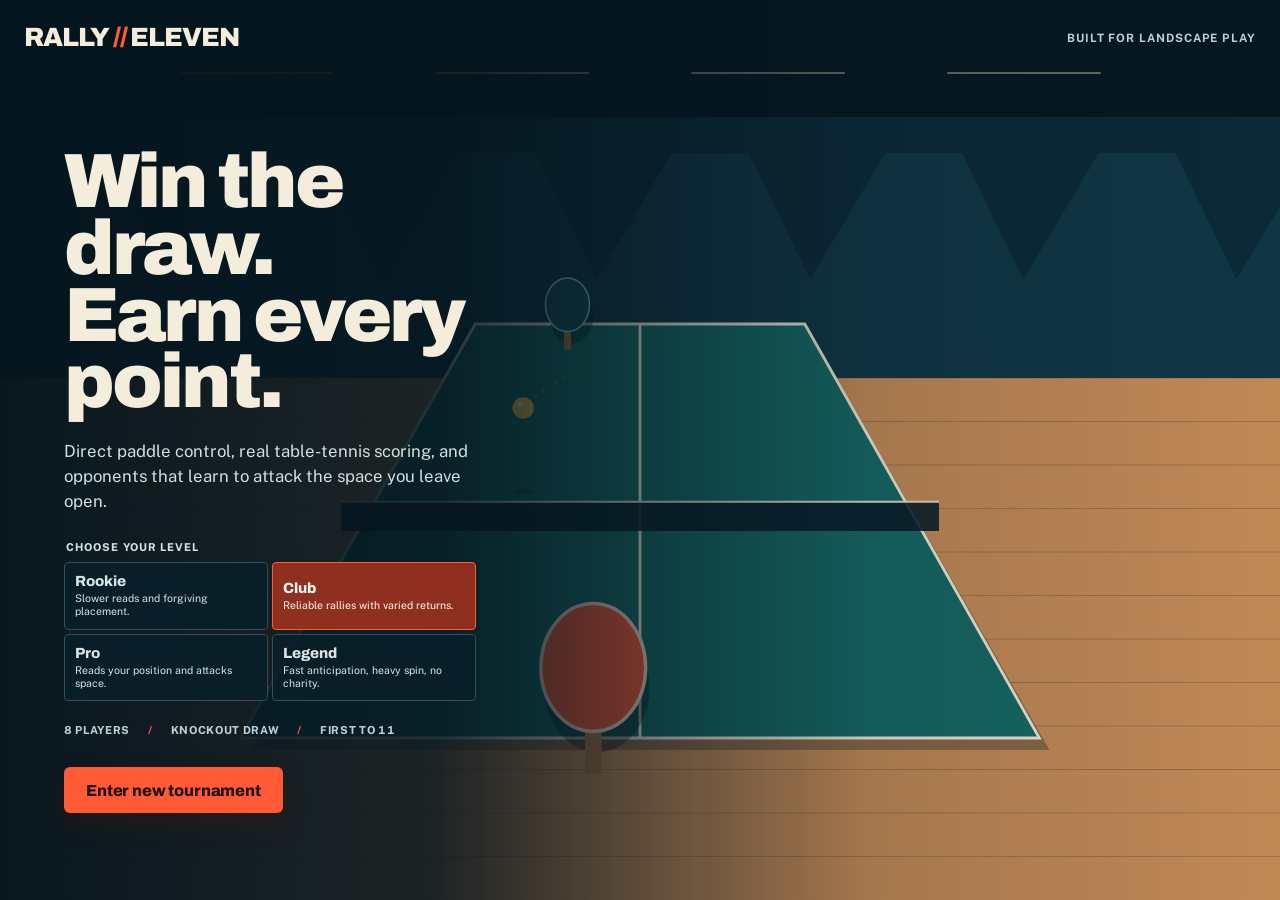
==== static/tabletennis/index.html @ 94254ed8 "table tennis" ====
<!doctype html>
<html lang="en">
  <head>
    <meta charset="UTF-8" />
    <meta name="viewport" content="width=device-width, initial-scale=1, viewport-fit=cover, user-scalable=no" />
    <meta name="theme-color" content="#071b27" />
    <meta name="description" content="Rally Eleven — a touch-first table tennis tournament." />
    <title>Rally Eleven</title>
    <link rel="stylesheet" href="./assets/fonts.css" />
    <link rel="stylesheet" href="./src/styles.css" />
  </head>
  <body>
    <main id="app"></main>
    <script defer src="./src/game/config.js"></script>
    <script defer src="./src/game/scoring.js"></script>
    <script defer src="./src/game/Tournament.js"></script>
    <script defer src="./src/game/CourtGeometry.js"></script>
    <script defer src="./src/game/MatchEngine.js"></script>
    <script defer src="./src/game/CourtRenderer.js"></script>
    <script defer src="./src/game/AudioEngine.js"></script>
    <script defer src="./src/game/MatchGame.js"></script>
    <script defer src="./src/storage.js"></script>
    <script defer src="./src/main.js"></script>
  </body>
</html>
---- static/tabletennis/assets/fonts.css ----
@font-face{font-family:Archivo Variable;font-style:normal;font-display:swap;font-weight:100 900;src:url(./fonts/archivo-vietnamese-wght-normal-XAtsl5Q_.woff2)format("woff2-variations");unicode-range:U+102-103,U+110-111,U+128-129,U+168-169,U+1A0-1A1,U+1AF-1B0,U+300-301,U+303-304,U+308-309,U+323,U+329,U+1EA0-1EF9,U+20AB}
@font-face{font-family:Archivo Variable;font-style:normal;font-display:swap;font-weight:100 900;src:url(./fonts/archivo-latin-ext-wght-normal-C4zznr8T.woff2)format("woff2-variations");unicode-range:U+100-2BA,U+2BD-2C5,U+2C7-2CC,U+2CE-2D7,U+2DD-2FF,U+304,U+308,U+329,U+1D00-1DBF,U+1E00-1E9F,U+1EF2-1EFF,U+2020,U+20A0-20AB,U+20AD-20C0,U+2113,U+2C60-2C7F,U+A720-A7FF}
@font-face{font-family:Archivo Variable;font-style:normal;font-display:swap;font-weight:100 900;src:url(./fonts/archivo-latin-wght-normal-E0tuGl4L.woff2)format("woff2-variations");unicode-range:U+??,U+131,U+152-153,U+2BB-2BC,U+2C6,U+2DA,U+2DC,U+304,U+308,U+329,U+2000-206F,U+20AC,U+2122,U+2191,U+2193,U+2212,U+2215,U+FEFF,U+FFFD}
@font-face{font-family:Public Sans Variable;font-style:normal;font-display:swap;font-weight:100 900;src:url(./fonts/public-sans-vietnamese-wght-normal-CtlIRbEm.woff2)format("woff2-variations");unicode-range:U+102-103,U+110-111,U+128-129,U+168-169,U+1A0-1A1,U+1AF-1B0,U+300-301,U+303-304,U+308-309,U+323,U+329,U+1EA0-1EF9,U+20AB}
@font-face{font-family:Public Sans Variable;font-style:normal;font-display:swap;font-weight:100 900;src:url(./fonts/public-sans-latin-ext-wght-normal-MQgHevqp.woff2)format("woff2-variations");unicode-range:U+100-2BA,U+2BD-2C5,U+2C7-2CC,U+2CE-2D7,U+2DD-2FF,U+304,U+308,U+329,U+1D00-1DBF,U+1E00-1E9F,U+1EF2-1EFF,U+2020,U+20A0-20AB,U+20AD-20C0,U+2113,U+2C60-2C7F,U+A720-A7FF}
@font-face{font-family:Public Sans Variable;font-style:normal;font-display:swap;font-weight:100 900;src:url(./fonts/public-sans-latin-wght-normal-DdeTHZLK.woff2)format("woff2-variations");unicode-range:U+??,U+131,U+152-153,U+2BB-2BC,U+2C6,U+2DA,U+2DC,U+304,U+308,U+329,U+2000-206F,U+20AC,U+2122,U+2191,U+2193,U+2212,U+2215,U+FEFF,U+FFFD}
---- static/tabletennis/src/styles.css ----
:root {
  font-family: "Public Sans Variable", "Helvetica Neue", sans-serif;
  color: #f5eddb;
  background: #071b27;
  font-synthesis: none;
  text-rendering: optimizeLegibility;
  --navy: #071b27;
  --navy-raised: #0d2b38;
  --table: #176a66;
  --court: #c98d58;
  --bone: #f5eddb;
  --orange: #ff5a36;
  --yellow: #ffcb54;
  --ink: #09202b;
  --muted-light: #bdd0d2;
  --shadow-high: 0 18px 44px rgba(2, 13, 18, 0.34);
  color-scheme: dark;
}

* {
  box-sizing: border-box;
}

[hidden] {
  display: none !important;
}

html,
body,
#app {
  width: 100%;
  min-width: 320px;
  height: 100%;
  min-height: 100%;
  margin: 0;
}

body {
  overflow: hidden;
  overscroll-behavior: none;
  background: var(--navy);
}

button,
input {
  font: inherit;
}

button,
a {
  -webkit-tap-highlight-color: transparent;
}

button {
  border: 0;
}

button:focus-visible,
a:focus-visible,
canvas:focus-visible {
  outline: 3px solid var(--yellow);
  outline-offset: 3px;
}

::selection {
  color: var(--ink);
  background: var(--yellow);
}

.home-screen,
.bracket-screen,
.result-screen,
.match-shell {
  position: relative;
  width: 100%;
  height: 100svh;
  min-height: 320px;
  overflow: hidden;
}

.ambient-court,
.court-canvas {
  position: absolute;
  inset: 0;
  width: 100%;
  height: 100%;
  touch-action: none;
}

.home-screen::after {
  position: absolute;
  inset: 0;
  z-index: 1;
  background: linear-gradient(90deg, rgba(5, 21, 30, 0.98) 0%, rgba(5, 21, 30, 0.88) 34%, rgba(5, 21, 30, 0.18) 68%, rgba(5, 21, 30, 0.04) 100%);
  content: "";
  pointer-events: none;
}

.home-header,
.bracket-header {
  position: relative;
  z-index: 2;
  display: flex;
  align-items: center;
  justify-content: space-between;
  min-height: 72px;
  padding: max(18px, env(safe-area-inset-top)) max(24px, env(safe-area-inset-right)) 14px max(24px, env(safe-area-inset-left));
}

.brand-lockup {
  display: inline-flex;
  gap: 0.12em;
  align-items: baseline;
  color: var(--bone);
  font-family: "Archivo Variable", sans-serif;
  font-size: clamp(1.05rem, 2.2vw, 1.65rem);
  font-stretch: condensed;
  font-weight: 850;
  letter-spacing: -0.035em;
  line-height: 1;
  text-decoration: none;
}

.brand-lockup i {
  color: var(--orange);
  font-style: normal;
  font-weight: 900;
}

.brand-lockup--small {
  font-size: 1rem;
}

.orientation-note {
  color: var(--muted-light);
  font-size: 0.72rem;
  font-weight: 700;
  letter-spacing: 0.08em;
  text-transform: uppercase;
}

.home-panel {
  position: relative;
  z-index: 2;
  display: flex;
  flex-direction: column;
  justify-content: center;
  width: min(540px, 50vw);
  height: calc(100% - 72px);
  padding: 2vh max(28px, 5vw) max(28px, env(safe-area-inset-bottom));
}

h1,
h2,
p {
  margin: 0;
}

.home-panel h1,
.bracket-title h1,
.result-copy h1 {
  max-width: 10ch;
  font-family: "Archivo Variable", sans-serif;
  font-size: clamp(2.55rem, 6vw, 5.75rem);
  font-stretch: condensed;
  font-weight: 880;
  letter-spacing: -0.04em;
  line-height: 0.87;
  text-wrap: balance;
}

.home-intro {
  max-width: 48ch;
  margin-top: clamp(14px, 2.5vh, 24px);
  color: #d1dfe0;
  font-size: clamp(0.84rem, 1.4vw, 1.05rem);
  line-height: 1.5;
}

.difficulty-fieldset {
  min-width: 0;
  margin: clamp(18px, 3vh, 30px) 0 0;
  padding: 0;
  border: 0;
}

.difficulty-fieldset legend {
  margin-bottom: 9px;
  color: #d1dfe0;
  font-size: 0.68rem;
  font-weight: 760;
  letter-spacing: 0.1em;
  text-transform: uppercase;
}

.difficulty-list {
  display: grid;
  grid-template-columns: repeat(4, minmax(0, 1fr));
  gap: 4px;
}

.difficulty-option {
  min-width: 0;
  min-height: 62px;
  padding: 10px;
  border: 1px solid #31505c;
  border-radius: 4px;
  color: #d8e4e4;
  background: rgba(8, 31, 42, 0.88);
  text-align: left;
  cursor: pointer;
  transition: border-color 160ms ease-out, background-color 160ms ease-out, color 160ms ease-out;
}

.difficulty-option strong,
.difficulty-option span {
  display: block;
}

.difficulty-option strong {
  font-family: "Archivo Variable", sans-serif;
  font-size: 0.92rem;
  font-stretch: condensed;
  font-weight: 800;
}

.difficulty-option span {
  display: none;
  margin-top: 3px;
  font-size: 0.66rem;
  line-height: 1.25;
}

.difficulty-option:hover {
  border-color: #8aabb1;
}

.difficulty-option.is-selected {
  border-color: var(--orange);
  color: #fff6ef;
  background: #8e2f20;
}

.difficulty-summary {
  margin-top: 8px;
  color: #c9d9da;
  font-size: 0.7rem;
  line-height: 1.35;
}

.difficulty-summary strong {
  color: #fff6ef;
}

.format-line {
  display: flex;
  flex-wrap: wrap;
  gap: 8px 18px;
  margin-top: clamp(15px, 2.5vh, 24px);
  color: var(--muted-light);
  font-size: 0.69rem;
  font-variant-numeric: tabular-nums;
  font-weight: 740;
  letter-spacing: 0.06em;
  text-transform: uppercase;
}

.format-line span + span::before {
  margin-right: 18px;
  color: var(--orange);
  content: "/";
}

.home-actions,
.result-actions {
  display: flex;
  gap: 14px;
  align-items: center;
  margin-top: clamp(18px, 3.5vh, 34px);
}

.primary-action,
.secondary-action,
.text-action {
  min-height: 46px;
  border-radius: 6px;
  font-family: "Archivo Variable", sans-serif;
  font-stretch: condensed;
  font-weight: 800;
  letter-spacing: -0.01em;
  cursor: pointer;
}

.primary-action {
  padding: 12px 22px;
  color: #241006;
  background: var(--orange);
  box-shadow: 0 10px 24px rgba(91, 22, 10, 0.28);
  transition: background-color 140ms ease-out, transform 140ms ease-out, box-shadow 140ms ease-out;
}

.primary-action:hover {
  background: #ff7658;
  box-shadow: 0 13px 30px rgba(91, 22, 10, 0.34);
  transform: translateY(-1px);
}

.primary-action:active {
  transform: translateY(1px);
}

.primary-action--wide {
  min-width: 210px;
}

.secondary-action {
  padding: 11px 18px;
  border: 1px solid #76949b;
  color: var(--bone);
  background: #0b2b38;
}

.text-action {
  padding: 10px 4px;
  color: #6f2a1b;
  background: transparent;
  text-decoration: underline;
  text-decoration-thickness: 1px;
  text-underline-offset: 4px;
}

.text-action--light {
  color: #d8e4e4;
}

.bracket-screen {
  display: grid;
  grid-template-rows: auto auto 1fr auto;
  overflow: auto;
  color: var(--bone);
  background: var(--navy);
  scrollbar-color: var(--orange) #102e3b;
}

.bracket-header {
  min-height: 64px;
  border-bottom: 1px solid #2e4b56;
}

.bracket-header .text-action {
  min-width: 56px;
  text-align: left;
}

.difficulty-stamp {
  display: inline-flex;
  gap: 6px;
  align-items: center;
  padding: 5px 9px;
  border: 2px solid var(--bone);
  border-radius: 3px;
  color: var(--ink);
  background: var(--bone);
  font-family: "Archivo Variable", sans-serif;
  font-size: 0.68rem;
  font-stretch: condensed;
  font-weight: 800;
  letter-spacing: 0.08em;
  text-transform: uppercase;
}

.difficulty-stamp::before {
  width: 7px;
  height: 7px;
  border-radius: 50%;
  background: var(--orange);
  content: "";
}

.bracket-title {
  display: flex;
  gap: 32px;
  align-items: flex-end;
  justify-content: space-between;
  padding: clamp(24px, 5vh, 48px) clamp(24px, 6vw, 82px) 18px;
}

.bracket-title h1 {
  max-width: 13ch;
  font-size: clamp(2.5rem, 5vw, 5rem);
}

.bracket-title p {
  max-width: 57ch;
  margin-top: 14px;
  color: var(--muted-light);
  line-height: 1.5;
}

.cup-mark {
  display: grid;
  width: 74px;
  height: 74px;
  flex: 0 0 74px;
  place-content: center;
  border: 4px solid var(--bone);
  border-radius: 50%;
  color: var(--ink);
  background: var(--yellow);
  box-shadow: 0 0 0 2px var(--yellow);
  text-align: center;
}

.cup-mark span,
.cup-mark small {
  display: block;
  font-family: "Archivo Variable", sans-serif;
  font-stretch: condensed;
  font-weight: 900;
  line-height: 0.9;
}

.cup-mark span {
  font-size: 2rem;
}

.cup-mark small {
  margin-top: 4px;
  font-size: 0.58rem;
  letter-spacing: 0.12em;
}

.bracket-grid {
  --bracket-gap: clamp(18px, 4vw, 64px);
  display: grid;
  grid-template-columns: 1.5fr 1fr 0.8fr;
  gap: var(--bracket-gap);
  align-items: stretch;
  min-height: 0;
  padding: 10px clamp(24px, 6vw, 82px) 30px;
}

.bracket-round {
  display: flex;
  min-width: 0;
  flex-direction: column;
}

.bracket-round h2 {
  margin-bottom: 12px;
  color: #a9c1c4;
  font-family: "Archivo Variable", sans-serif;
  font-size: 0.72rem;
  font-stretch: condensed;
  font-weight: 780;
  letter-spacing: 0.1em;
  text-transform: uppercase;
}

.round-matches {
  position: relative;
  display: flex;
  height: 100%;
  min-height: 0;
  flex-direction: column;
  justify-content: space-around;
  gap: 10px;
}

.bracket-match {
  position: relative;
  min-width: 0;
  border: 1px solid #32515d;
  border-radius: 4px;
  background: #0b2a37;
  box-shadow: 0 8px 24px rgba(2, 13, 18, 0.2);
}

.bracket-round:not(:last-child) .bracket-match::after,
.bracket-round:not(:first-child) .bracket-match::before {
  position: absolute;
  top: 50%;
  width: calc(var(--bracket-gap) * 0.5);
  border-top: 1px solid #526f78;
  content: "";
}

.bracket-round:not(:last-child) .bracket-match::after {
  right: calc(var(--bracket-gap) * -0.5);
}

.bracket-round:not(:first-child) .bracket-match::before {
  left: calc(var(--bracket-gap) * -0.5);
}

.bracket-round:nth-child(1) .round-matches::after,
.bracket-round:nth-child(2) .round-matches::after {
  position: absolute;
  right: calc(var(--bracket-gap) * -0.5);
  z-index: 1;
  width: 1px;
  background: #526f78;
  content: "";
}

.bracket-round:nth-child(1) .round-matches::after {
  top: 12.5%;
  height: 75%;
  background: linear-gradient(to bottom, #526f78 0 33.333%, transparent 33.333% 66.667%, #526f78 66.667% 100%);
}

.bracket-round:nth-child(2) .round-matches::after {
  top: 25%;
  height: 50%;
}

.bracket-match.is-current {
  border-color: var(--orange);
}

.bracket-match > span {
  display: grid;
  grid-template-columns: 8px minmax(0, 1fr) auto;
  gap: 9px;
  align-items: center;
  min-height: 33px;
  padding: 7px 9px;
  color: #b9ccce;
  font-size: 0.78rem;
}

.bracket-match > span + span {
  border-top: 1px solid #284652;
}

.bracket-match span i,
.next-opponent strong i {
  width: 8px;
  height: 8px;
  border-radius: 50%;
  background: var(--mark, #5e7982);
}

.bracket-match span b {
  overflow: hidden;
  font-weight: 650;
  text-overflow: ellipsis;
  white-space: nowrap;
}

.bracket-match span em {
  color: #7f9ba1;
  font-size: 0.68rem;
  font-style: normal;
  font-variant-numeric: tabular-nums;
}

.bracket-match span.is-winner {
  color: #fff9ed;
  background: #144052;
}

.bracket-match.is-pending {
  border-color: #526f78;
  border-style: dashed;
  background: #0d3442;
}

.bracket-match.is-pending > span {
  color: #c2d2d4;
}

.match-score {
  position: absolute;
  right: 7px;
  bottom: -8px;
  padding: 1px 5px;
  color: var(--yellow);
  background: var(--navy);
  font-size: 0.62rem;
  font-variant-numeric: tabular-nums;
}

.next-match-strip {
  position: sticky;
  bottom: 0;
  display: flex;
  gap: 24px;
  align-items: center;
  justify-content: space-between;
  padding: 14px max(24px, 6vw) max(14px, env(safe-area-inset-bottom));
  border-top: 1px solid #36545f;
  background: #0d2b38;
  box-shadow: 0 -14px 30px rgba(2, 13, 18, 0.26);
}

.next-opponent > span,
.next-opponent > small {
  display: block;
  color: #a9c1c4;
  font-size: 0.68rem;
  font-weight: 680;
  letter-spacing: 0.06em;
  text-transform: uppercase;
}

.next-opponent strong {
  display: flex;
  gap: 8px;
  align-items: center;
  margin: 3px 0;
  font-family: "Archivo Variable", sans-serif;
  font-size: 1.15rem;
  font-stretch: condensed;
  font-weight: 820;
}

.match-shell {
  background: var(--navy);
}

.score-ribbon {
  position: absolute;
  top: max(8px, env(safe-area-inset-top));
  left: 50%;
  z-index: 3;
  display: grid;
  grid-template-columns: 1fr auto 1fr;
  width: min(620px, calc(100% - 150px));
  min-height: 52px;
  border: 1px solid #49636a;
  border-radius: 4px;
  color: var(--ink);
  background: var(--bone);
  box-shadow: var(--shadow-high);
  transform: translateX(-50%);
}

.score-side {
  position: relative;
  display: flex;
  align-items: center;
  justify-content: space-between;
  padding: 6px 12px;
}

.score-side.is-serving::after {
  position: absolute;
  bottom: -5px;
  left: 50%;
  width: 8px;
  height: 8px;
  border-radius: 50%;
  background: var(--orange);
  content: "";
  transform: translateX(-50%);
}

.competitor-mark {
  display: inline-flex;
  align-items: center;
  gap: 7px;
  font-family: "Archivo Variable", sans-serif;
  font-size: 0.75rem;
  font-stretch: condensed;
  font-weight: 850;
  letter-spacing: 0.08em;
}

.competitor-mark::before {
  width: 8px;
  height: 8px;
  border-radius: 50%;
  background: var(--mark);
  content: "";
}

.score-number {
  font-family: "Archivo Variable", sans-serif;
  font-size: 2rem;
  font-stretch: condensed;
  font-weight: 900;
  font-variant-numeric: tabular-nums;
  line-height: 1;
}

.score-center {
  display: grid;
  min-width: 140px;
  place-content: center;
  border-right: 1px solid #bbb5a9;
  border-left: 1px solid #bbb5a9;
  text-align: center;
}

.score-center span,
.score-center b {
  display: block;
  font-size: 0.6rem;
  line-height: 1.25;
  text-transform: uppercase;
}

.score-center span {
  font-weight: 780;
  letter-spacing: 0.08em;
}

.score-center b {
  color: #42565b;
  font-weight: 650;
}

.match-tools {
  position: absolute;
  top: max(9px, env(safe-area-inset-top));
  right: max(10px, env(safe-area-inset-right));
  z-index: 4;
  display: flex;
  gap: 6px;
}

.square-control {
  min-width: 50px;
  height: 44px;
  padding: 0 9px;
  border: 1px solid #82999e;
  border-radius: 4px;
  color: var(--bone);
  background: #0b2a37;
  font-family: "Archivo Variable", sans-serif;
  font-size: 0.63rem;
  font-stretch: condensed;
  font-weight: 820;
  letter-spacing: 0.06em;
  cursor: pointer;
}

.serve-overlay,
.pause-overlay {
  position: absolute;
  inset: 0;
  z-index: 5;
  display: grid;
  place-items: center;
  background: rgba(4, 18, 26, 0.48);
  transition: opacity 180ms ease-out, visibility 180ms ease-out;
}

.serve-overlay.is-hidden {
  visibility: hidden;
  opacity: 0;
  pointer-events: none;
}

.serve-ticket,
.pause-panel {
  display: grid;
  width: min(360px, calc(100% - 40px));
  justify-items: center;
  padding: 22px 26px;
  border: 1px solid #79766e;
  border-radius: 8px;
  color: var(--ink);
  background: var(--bone);
  box-shadow: var(--shadow-high);
  text-align: center;
}

.serve-ticket > span {
  color: #496067;
  font-size: 0.65rem;
  font-weight: 760;
  letter-spacing: 0.1em;
  text-transform: uppercase;
}

.serve-ticket > strong,
.pause-panel > strong {
  margin: 5px 0 14px;
  font-family: "Archivo Variable", sans-serif;
  font-size: 1.75rem;
  font-stretch: condensed;
  font-weight: 860;
  letter-spacing: -0.025em;
}

.serve-ticket small {
  max-width: 32ch;
  margin-top: 12px;
  color: #526469;
  font-size: 0.68rem;
  line-height: 1.35;
}

.pause-panel .text-action {
  margin-top: 8px;
}

.shot-readout {
  position: absolute;
  top: max(72px, calc(env(safe-area-inset-top) + 64px));
  left: max(12px, env(safe-area-inset-left));
  z-index: 3;
  max-width: calc(100% - 24px);
  padding: 6px 9px;
  color: var(--bone);
  background: var(--navy);
  font-size: 0.75rem;
  font-weight: 650;
  font-variant-numeric: tabular-nums;
  line-height: 1.4;
  pointer-events: none;
}

.point-call {
  position: absolute;
  bottom: max(24px, env(safe-area-inset-bottom));
  left: 50%;
  z-index: 4;
  padding: 7px 12px;
  border-radius: 4px;
  color: var(--ink);
  background: var(--yellow);
  font-size: 0.7rem;
  font-weight: 800;
  letter-spacing: 0.03em;
  opacity: 0;
  transform: translate(-50%, 8px);
}

.point-call.is-visible {
  animation: point-call 700ms cubic-bezier(0.16, 1, 0.3, 1) both;
}

@keyframes point-call {
  0% { opacity: 0; transform: translate(-50%, 10px) scale(0.96); }
  24%, 76% { opacity: 1; transform: translate(-50%, 0) scale(1); }
  100% { opacity: 0; transform: translate(-50%, -5px) scale(1); }
}

.result-screen {
  display: grid;
  grid-template-columns: minmax(0, 1fr) minmax(300px, 0.8fr);
  grid-template-rows: auto 1fr auto;
  gap: 20px 9vw;
  padding: max(24px, env(safe-area-inset-top)) max(28px, 8vw) max(28px, env(safe-area-inset-bottom));
  background: var(--navy);
}

.result-screen::before {
  position: absolute;
  top: 0;
  right: 0;
  width: 32%;
  height: 100%;
  background: var(--table);
  content: "";
}

.result-screen.is-loss::before {
  background: #743a2c;
}

.result-screen .brand-lockup {
  position: relative;
  z-index: 1;
  grid-column: 1 / -1;
}

.result-score {
  position: relative;
  z-index: 1;
  display: flex;
  gap: 24px;
  align-items: center;
  align-self: center;
  font-family: "Archivo Variable", sans-serif;
  font-stretch: condensed;
}

.result-score > span {
  display: grid;
  font-size: clamp(5rem, 15vw, 10rem);
  font-weight: 900;
  font-variant-numeric: tabular-nums;
  line-height: 0.72;
}

.result-score small {
  margin-bottom: 18px;
  color: var(--muted-light);
  font-size: 0.75rem;
  letter-spacing: 0.1em;
}

.result-score > i {
  color: var(--orange);
  font-size: 2rem;
  font-style: normal;
}

.result-copy {
  position: relative;
  z-index: 1;
  align-self: center;
}

.result-copy h1 {
  max-width: 8ch;
  font-size: clamp(3rem, 7vw, 6rem);
}

.result-copy p {
  max-width: 38ch;
  margin-top: 18px;
  color: #d1dfe0;
  font-size: 1rem;
  line-height: 1.55;
}

.result-actions {
  position: relative;
  z-index: 1;
  grid-column: 2;
}

@media (min-width: 980px) {
  .difficulty-option span {
    display: block;
  }

  .difficulty-summary {
    display: none;
  }

  .difficulty-list {
    grid-template-columns: repeat(2, minmax(0, 1fr));
  }
}

@media (max-width: 760px) {
  .home-screen::after {
    background: linear-gradient(0deg, rgba(5, 21, 30, 0.99) 0%, rgba(5, 21, 30, 0.88) 58%, rgba(5, 21, 30, 0.15) 100%);
  }

  .home-header {
    min-height: 58px;
    padding: max(14px, env(safe-area-inset-top)) 18px 10px;
  }

  .orientation-note {
    font-size: 0.58rem;
  }

  .home-panel {
    justify-content: flex-end;
    width: 100%;
    height: calc(100% - 58px);
    padding: 20px 18px max(20px, env(safe-area-inset-bottom));
  }

  .home-panel h1 {
    font-size: clamp(2.4rem, 12vw, 4rem);
  }

  .home-intro {
    max-width: 55ch;
    font-size: 0.8rem;
  }

  .home-actions {
    align-items: stretch;
  }

  .primary-action--wide {
    min-width: 0;
  }

  .bracket-title {
    padding: 24px 18px 14px;
  }

  .bracket-title h1 {
    font-size: clamp(2.25rem, 11vw, 3.5rem);
  }

  .bracket-title p {
    font-size: 0.82rem;
  }

  .cup-mark {
    width: 58px;
    height: 58px;
    flex-basis: 58px;
  }

  .bracket-grid {
    grid-template-columns: 1fr;
    gap: 26px;
    padding: 8px 18px 32px;
  }

  .bracket-round .bracket-match::before,
  .bracket-round .bracket-match::after,
  .bracket-round .round-matches::after {
    display: none;
  }

  .round-matches {
    gap: 10px;
  }

  .next-match-strip {
    padding-right: 18px;
    padding-left: 18px;
  }

  .score-ribbon {
    left: max(8px, env(safe-area-inset-left));
    width: calc(100% - 138px - max(8px, env(safe-area-inset-left)));
    min-height: 44px;
    transform: none;
  }

  .score-center {
    min-width: 100px;
  }

  .score-center b {
    display: none;
  }

  .score-number {
    font-size: 1.55rem;
  }

  .competitor-mark {
    font-size: 0.64rem;
  }

  .result-screen {
    grid-template-columns: 1fr;
    grid-template-rows: auto 1fr auto auto;
    padding: 22px;
  }

  .result-screen::before {
    top: auto;
    bottom: 0;
    width: 100%;
    height: 29%;
  }

  .result-score {
    align-self: end;
  }

  .result-copy {
    align-self: start;
  }

  .result-actions {
    grid-column: 1;
  }
}

@media (max-height: 620px) and (orientation: landscape) {
  .home-header {
    min-height: 52px;
    padding-top: max(10px, env(safe-area-inset-top));
  }

  .home-panel {
    height: calc(100% - 52px);
    padding-top: 4px;
    padding-bottom: max(12px, env(safe-area-inset-bottom));
  }

  .home-panel h1 {
    font-size: clamp(2.25rem, 7.4vh, 4rem);
  }

  .home-intro {
    margin-top: 10px;
    font-size: 0.76rem;
  }

  .difficulty-fieldset,
  .format-line,
  .home-actions {
    margin-top: 11px;
  }

  .difficulty-option {
    min-height: 48px;
    padding: 7px 8px;
  }

  .difficulty-option span {
    display: none;
  }

  .primary-action,
  .secondary-action {
    min-height: 42px;
    padding-top: 9px;
    padding-bottom: 9px;
  }

  .bracket-header {
    min-height: 50px;
    padding-top: max(10px, env(safe-area-inset-top));
    padding-bottom: 8px;
  }

  .bracket-title {
    padding-top: 12px;
    padding-bottom: 8px;
  }

  .bracket-title h1 {
    max-width: none;
    font-size: clamp(2rem, 8vh, 2.75rem);
    line-height: 0.9;
  }

  .bracket-title p {
    margin-top: 7px;
    font-size: 0.72rem;
  }

  .cup-mark {
    width: 52px;
    height: 52px;
    flex-basis: 52px;
  }

  .cup-mark span {
    font-size: 1.45rem;
  }

  .bracket-grid {
    --bracket-gap: clamp(20px, 4vw, 34px);
    padding-top: 4px;
    padding-bottom: 12px;
  }

  .bracket-round h2 {
    margin-bottom: 5px;
    font-size: 0.63rem;
  }

  .round-matches {
    gap: 2px;
  }

  .bracket-match > span {
    min-height: 17px;
    padding: 0 6px;
    font-size: 0.66rem;
    line-height: 1.05;
  }

  .bracket-match span i {
    width: 6px;
    height: 6px;
  }

  .match-score {
    right: 5px;
    bottom: -5px;
    font-size: 0.52rem;
  }

  .score-ribbon {
    left: max(10px, env(safe-area-inset-left));
    width: calc(100% - 166px - max(10px, env(safe-area-inset-left)));
    min-height: 44px;
    transform: none;
  }

  .score-center {
    min-width: 110px;
  }

  .score-number {
    font-size: 1.65rem;
  }
}

@media (prefers-reduced-motion: reduce) {
  *,
  *::before,
  *::after {
    scroll-behavior: auto !important;
    animation-duration: 1ms !important;
    animation-iteration-count: 1 !important;
    transition-duration: 1ms !important;
  }
}
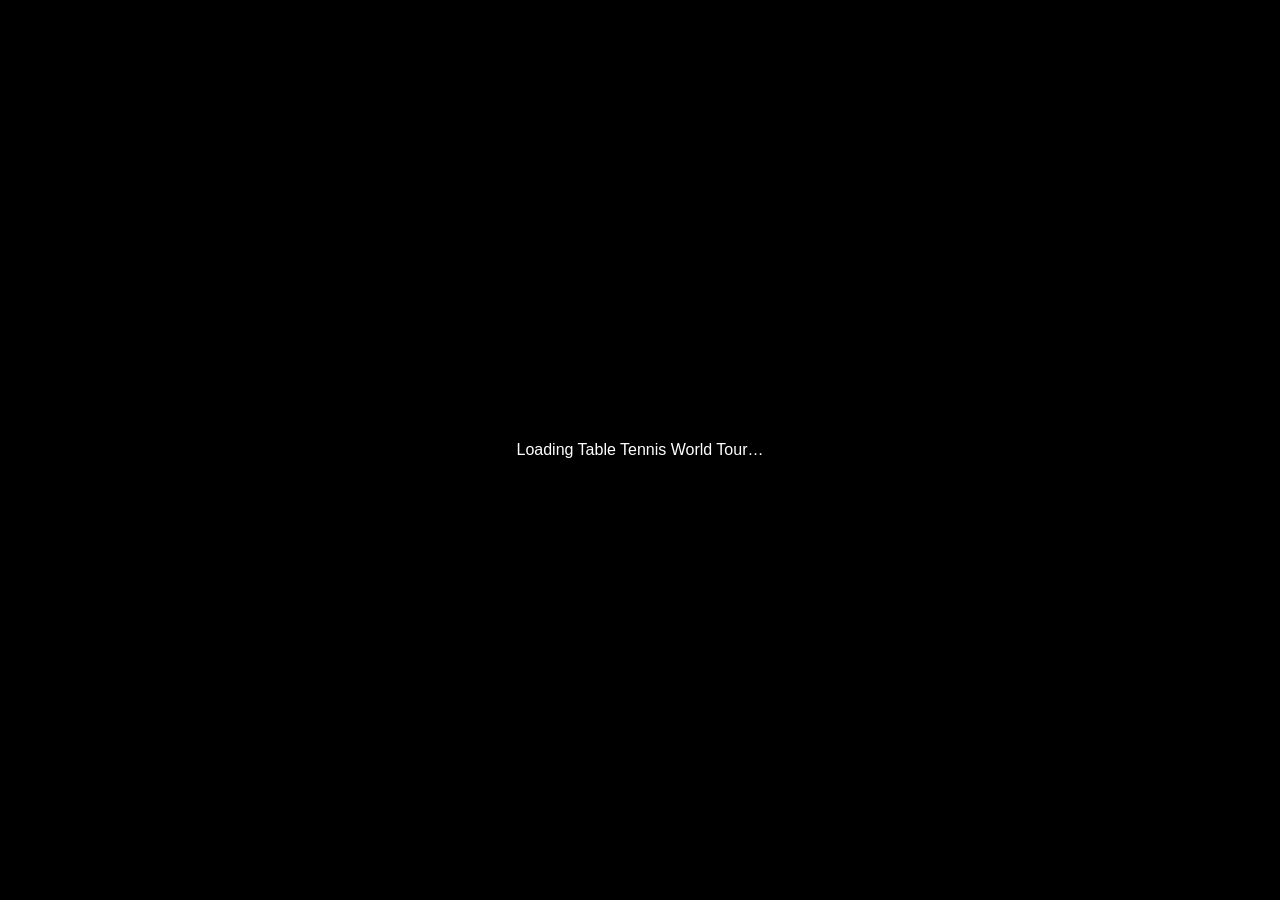
==== commit b15b592d: "tt3" ====
--- a/static/tabletennis/index.html
+++ b/static/tabletennis/index.html
@@ -1,25 +1,12 @@
 <!doctype html>
 <html lang="en">
   <head>
-    <meta charset="UTF-8" />
-    <meta name="viewport" content="width=device-width, initial-scale=1, viewport-fit=cover, user-scalable=no" />
-    <meta name="theme-color" content="#071b27" />
-    <meta name="description" content="Rally Eleven — a touch-first table tennis tournament." />
-    <title>Rally Eleven</title>
-    <link rel="stylesheet" href="./assets/fonts.css" />
-    <link rel="stylesheet" href="./src/styles.css" />
+    <meta charset="utf-8" />
+    <meta name="viewport" content="width=device-width, initial-scale=1" />
+    <meta http-equiv="refresh" content="0; url=reference-game/index.html" />
+    <title>Table Tennis World Tour</title>
   </head>
   <body>
-    <main id="app"></main>
-    <script defer src="./src/game/config.js"></script>
-    <script defer src="./src/game/scoring.js"></script>
-    <script defer src="./src/game/Tournament.js"></script>
-    <script defer src="./src/game/CourtGeometry.js"></script>
-    <script defer src="./src/game/MatchEngine.js"></script>
-    <script defer src="./src/game/CourtRenderer.js"></script>
-    <script defer src="./src/game/AudioEngine.js"></script>
-    <script defer src="./src/game/MatchGame.js"></script>
-    <script defer src="./src/storage.js"></script>
-    <script defer src="./src/main.js"></script>
+    <p><a href="reference-game/index.html">Open Table Tennis World Tour</a></p>
   </body>
 </html>
